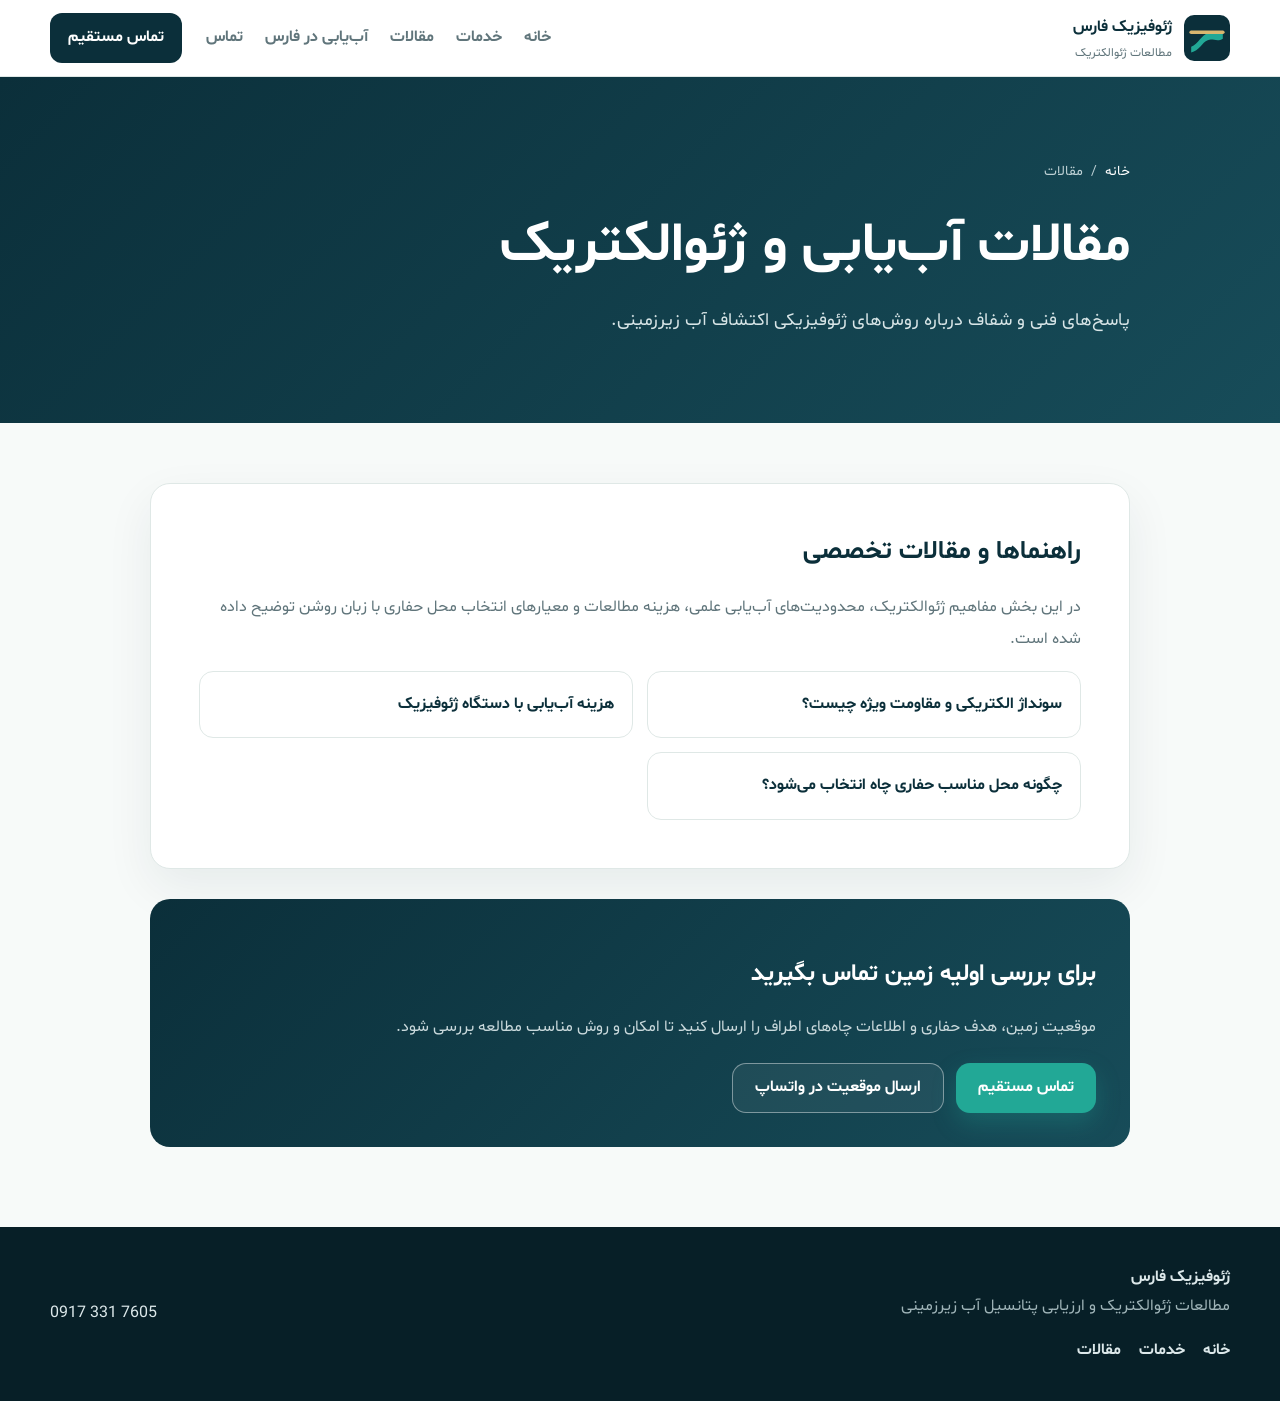
==== articles/index.html @ 6efa0fe2 "Added some pages" ====
<!doctype html><html lang="fa" dir="rtl"><head><meta charset="utf-8"><meta name="viewport" content="width=device-width, initial-scale=1"><title>مقالات آب‌یابی و ژئوالکتریک | ژئوفیزیک فارس</title><meta name="description" content="مقالات آموزشی درباره آب‌یابی علمی، سونداژ الکتریکی، هزینه ژئوفیزیک آب و انتخاب بهترین محل حفاری چاه."><meta name="keywords" content="مقالات آب یابی, ژئوالکتریک چیست, سونداژ الکتریکی"><meta name="robots" content="index, follow"><link rel="canonical" href="https://farsgeophysics.ir/articles/"><meta name="theme-color" content="#0b2f3a"><link rel="icon" href="/favicon.svg" type="image/svg+xml"><link rel="stylesheet" href="/styles.css"><link rel="stylesheet" href="/inner-pages.css"><meta property="og:title" content="مقالات آب‌یابی و ژئوالکتریک | ژئوفیزیک فارس"><meta property="og:description" content="مقالات آموزشی درباره آب‌یابی علمی، سونداژ الکتریکی، هزینه ژئوفیزیک آب و انتخاب بهترین محل حفاری چاه."><meta property="og:type" content="article"><meta property="og:url" content="https://farsgeophysics.ir/articles/"><meta property="og:image" content="https://farsgeophysics.ir/assets/hero.webp"><script type="application/ld+json">{
  "@context": "https://schema.org",
  "@graph": [
    {
      "@type": "Service",
      "@id": "https://farsgeophysics.ir/articles/#main",
      "name": "مقالات آب‌یابی و ژئوالکتریک",
      "description": "مقالات آموزشی درباره آب‌یابی علمی، سونداژ الکتریکی، هزینه ژئوفیزیک آب و انتخاب بهترین محل حفاری چاه.",
      "url": "https://farsgeophysics.ir/articles/",
      "provider": {
        "@id": "https://farsgeophysics.ir/#business"
      },
      "areaServed": [
        "فارس",
        "شیراز",
        "جنوب ایران"
      ]
    }
  ]
}</script></head><body class="inner-body"><header class="inner-header"><div class="container inner-nav"><a class="brand" href="/" aria-label="صفحه اصلی ژئوفیزیک فارس"><span class="brand-mark" aria-hidden="true"><svg viewBox="0 0 64 64"><rect width="64" height="64" rx="14"/><path class="wave" d="M10 44c10-3 14-17 24-19 8-2 13 4 20 0v8c-8 5-14-1-21 2-8 3-12 15-23 17z"/><path class="line" d="M10 24h44"/></svg></span><span><strong>ژئوفیزیک فارس</strong><small>مطالعات ژئوالکتریک</small></span></a><nav class="inner-nav-links" aria-label="منوی صفحات داخلی"><a href="/">خانه</a><a href="/services/">خدمات</a><a href="/articles/">مقالات</a><a href="/water-exploration/fars/">آب‌یابی در فارس</a><a href="/#contact">تماس</a></nav><a class="header-call" href="tel:+989173317605">تماس مستقیم</a></div></header><main><section class="inner-hero"><div class="container"><nav class="breadcrumbs" aria-label="مسیر صفحه"><a href="/">خانه</a><span>/</span><span>مقالات</span></nav><h1>مقالات آب‌یابی و ژئوالکتریک</h1><p class="inner-lead">پاسخ‌های فنی و شفاف درباره روش‌های ژئوفیزیکی اکتشاف آب زیرزمینی.</p></div></section><div class="container inner-content"><article class="content-card"><h2>راهنماها و مقالات تخصصی</h2><p>در این بخش مفاهیم ژئوالکتریک، محدودیت‌های آب‌یابی علمی، هزینه مطالعات و معیارهای انتخاب محل حفاری با زبان روشن توضیح داده شده است.</p><div class="related-links"><a href="/articles/electrical-resistivity-survey/">سونداژ الکتریکی و مقاومت ویژه چیست؟</a><a href="/articles/water-exploration-cost/">هزینه آب‌یابی با دستگاه ژئوفیزیک</a><a href="/articles/best-location-for-drilling-water-well/">چگونه محل مناسب حفاری چاه انتخاب می‌شود؟</a></div></article><section class="inner-cta"><h2>برای بررسی اولیه زمین تماس بگیرید</h2><p>موقعیت زمین، هدف حفاری و اطلاعات چاه‌های اطراف را ارسال کنید تا امکان و روش مناسب مطالعه بررسی شود.</p><div class="inner-cta-actions"><a class="btn btn-primary" href="tel:+989173317605">تماس مستقیم</a><a class="btn btn-secondary" href="https://wa.me/989173317605" target="_blank" rel="noopener">ارسال موقعیت در واتساپ</a></div></section></div></main><footer class="inner-footer"><div class="container"><div><strong>ژئوفیزیک فارس</strong><p>مطالعات ژئوالکتریک و ارزیابی پتانسیل آب زیرزمینی</p><nav class="inner-footer-links" aria-label="دسترسی سریع"><a href="/">خانه</a><a href="/services/">خدمات</a><a href="/articles/">مقالات</a></nav></div><div><a href="tel:+989173317605" dir="ltr">0917 331 7605</a></div></div></footer></body></html>
---- styles.css ----
@font-face{font-family:"Shabnam";src:url("assets/fonts/Shabnam/Shabnam.woff2") format("woff2");font-weight:400;font-style:normal;font-display:swap}
@font-face{font-family:"Shabnam";src:url("assets/fonts/Shabnam/Shabnam-Bold.woff2") format("woff2");font-weight:700;font-style:normal;font-display:swap}
:root{--ink:#0b2f3a;--ink-2:#174653;--teal:#22a896;--teal-2:#dff5f0;--sand:#d8b66f;--paper:#fff;--soft:#f4f7f6;--muted:#60757b;--line:#dfe8e6;--shadow:0 20px 55px rgba(11,47,58,.12);--radius:22px;--container:min(1180px,calc(100% - 32px));--font-body:"Shabnam",Tahoma,Arial,sans-serif;--font-display:"Shabnam",Tahoma,Arial,sans-serif}
*{box-sizing:border-box}html{scroll-behavior:smooth}body{margin:0;font-family:var(--font-body);color:var(--ink);background:var(--paper);line-height:1.85}img{max-width:100%;display:block}a{color:inherit;text-decoration:none}button{font:inherit}.container{width:var(--container);margin-inline:auto}.skip-link{position:fixed;right:16px;top:-100px;z-index:1000;background:#fff;padding:10px 16px;border-radius:10px}.skip-link:focus{top:16px}
.site-header{position:sticky;top:0;z-index:50;background:rgba(255,255,255,.9);backdrop-filter:blur(16px);border-bottom:1px solid rgba(223,232,230,.8)}.nav-wrap{height:78px;display:flex;align-items:center;gap:28px}.brand{display:flex;align-items:center;gap:12px;margin-left:auto}.brand-mark{width:46px;height:46px}.brand-mark svg{width:100%;height:100%;fill:var(--ink)}.brand-mark .wave{fill:var(--teal)}.brand-mark .line{fill:none;stroke:var(--sand);stroke-width:5;stroke-linecap:round}.brand strong,.brand small{display:block}.brand strong{font-family:var(--font-display);font-size:1.03rem}.brand small{color:var(--muted);font-size:.76rem}.main-nav{display:flex;gap:24px;align-items:center}.main-nav a{font-family:var(--font-display);font-size:.94rem;color:#294e58}.main-nav a:hover{color:var(--teal)}.header-call{background:var(--ink);color:#fff;padding:10px 18px;border-radius:12px;font-family:var(--font-display);font-weight:700}.menu-toggle{display:none;background:none;border:0;padding:8px}.menu-toggle span{display:block;width:24px;height:2px;background:var(--ink);margin:5px}.menu-toggle b{display:none}
.hero{position:relative;min-height:740px;display:grid;align-items:center;overflow:hidden;background:var(--ink)}.hero-bg{position:absolute;inset:0;background:linear-gradient(90deg,rgba(6,29,36,.33),rgba(6,29,36,.9) 72%),url("assets/hero.webp") center/cover no-repeat;transform:scale(1.02)}.hero::after{content:"";position:absolute;inset:auto 0 0;height:140px;background:linear-gradient(transparent,rgba(6,29,36,.65))}.hero-inner{position:relative;z-index:2;display:grid;grid-template-columns:1.25fr .75fr;gap:56px;align-items:center;padding-block:110px}.hero-copy{color:#fff}.eyebrow,.section-kicker{display:inline-flex;align-items:center;gap:9px;color:var(--teal);font-family:var(--font-display);font-weight:800;font-size:.88rem;letter-spacing:.02em}.eyebrow{color:#bdece4;background:rgba(34,168,150,.14);border:1px solid rgba(189,236,228,.25);padding:7px 12px;border-radius:999px}.hero h1{font-family:var(--font-display);font-size:clamp(2.2rem,4.6vw,4.6rem);line-height:1.25;margin:18px 0}.hero-lead{font-family:var(--font-display);font-size:clamp(1.25rem,2.2vw,2rem);font-weight:700;color:#d9efe9;margin:0 0 12px}.hero-text{font-size:1.06rem;max-width:760px;color:#d0dddf}.hero-actions{display:flex;flex-wrap:wrap;gap:12px;margin:30px 0 22px}.btn{display:inline-flex;justify-content:center;align-items:center;min-height:50px;padding:0 22px;border-radius:14px;font-family:var(--font-display);font-weight:800;transition:.25s}.btn:hover{transform:translateY(-2px)}.btn-primary{background:var(--teal);color:#fff;box-shadow:0 10px 25px rgba(34,168,150,.28)}.btn-secondary{border:1px solid rgba(255,255,255,.42);color:#fff;background:rgba(255,255,255,.06)}.btn-whatsapp{background:#1f9f63;color:#fff}.btn-block{width:100%}.hero-contact{display:flex;gap:16px;align-items:center;color:#fff}.hero-contact span{color:#b7c9cc}.hero-contact a{font-size:1.18rem;font-weight:900}.hero-card{color:#fff;background:rgba(255,255,255,.09);border:1px solid rgba(255,255,255,.16);backdrop-filter:blur(15px);padding:28px;border-radius:var(--radius);box-shadow:var(--shadow)}.hero-card div{padding:18px 0;border-bottom:1px solid rgba(255,255,255,.13)}.hero-card div:last-child{border:0}.hero-card strong,.hero-card span{display:block}.hero-card strong{font-family:var(--font-display)}.hero-card span{color:#c9d9dc;font-size:.91rem;margin-top:5px}
.trust-strip{position:relative;z-index:3;margin-top:-55px}.trust-grid{display:grid;grid-template-columns:repeat(3,1fr);background:#fff;border-radius:20px;box-shadow:var(--shadow);overflow:hidden}.trust-grid div{padding:24px 28px;border-left:1px solid var(--line)}.trust-grid div:last-child{border:0}.trust-grid b,.trust-grid span{display:block}.trust-grid b{font-family:var(--font-display)}.trust-grid span{color:var(--muted);font-size:.9rem}.section{padding:110px 0}.section-soft{background:var(--soft)}.split,.about-grid{display:grid;grid-template-columns:1fr 1fr;gap:72px;align-items:center}.section-copy h2,.section-head h2,.contact-copy h2,.caution-card h2{font-family:var(--font-display);font-size:clamp(1.8rem,3vw,3rem);line-height:1.4;margin:8px 0 18px}.section-copy p,.section-head p,.contact-copy p,.caution-card p{color:var(--muted)}.section-head{max-width:760px;margin:0 auto 48px;text-align:center}.image-card,.portrait-card{margin:0;border-radius:var(--radius);overflow:hidden;box-shadow:var(--shadow);background:#fff}.image-card img{aspect-ratio:16/10;object-fit:cover}.image-card figcaption{padding:15px 20px;color:var(--muted);font-size:.88rem}
.learn-grid{display:grid;grid-template-columns:.9fr 1.1fr;gap:36px;align-items:center;margin-top:28px}.learn-grid-alt{grid-template-columns:1.1fr .9fr}.learn-grid-alt .learn-figure{order:2}.learn-figure{margin:0;background:#fff;border:1px solid var(--line);border-radius:18px;overflow:hidden;box-shadow:0 12px 34px rgba(11,47,58,.08)}.learn-figure img{width:100%;aspect-ratio:16/10;object-fit:contain;background:#fff}.learn-figure figcaption{padding:13px 16px;color:var(--muted);font-size:.86rem}.learn-copy{color:var(--muted)}.learn-copy h3{font-family:var(--font-display);color:var(--ink);margin:0 0 12px;font-size:1.35rem}.learn-copy p{margin:0 0 14px}.service-grid{display:grid;grid-template-columns:repeat(3,1fr);gap:20px}.service-card{background:#fff;border:1px solid var(--line);border-radius:18px;padding:28px;transition:.25s}.service-card:hover{transform:translateY(-6px);box-shadow:var(--shadow);border-color:transparent}.service-card>span{display:inline-flex;width:44px;height:44px;border-radius:12px;align-items:center;justify-content:center;background:var(--teal-2);color:var(--teal);font-weight:900}.service-card h3{font-family:var(--font-display);margin:17px 0 10px}.service-card p{margin:0;color:var(--muted)}
.field-presence{display:flex;align-items:center;gap:22px;max-width:760px;margin:0 auto 46px;padding:20px 24px;background:#fff;border:1px solid var(--line);border-radius:18px;box-shadow:0 12px 32px rgba(11,47,58,.08)}.field-presence p{margin:0;color:var(--muted)}.field-presence strong{color:var(--ink)}.device-thumb{width:86px;max-height:108px;object-fit:contain;flex:0 0 auto}.timeline{list-style:none;margin:0;padding:0;display:grid;grid-template-columns:repeat(5,1fr);gap:18px;position:relative}.timeline::before{content:"";position:absolute;right:8%;left:8%;top:26px;height:2px;background:var(--line)}.timeline li{position:relative;text-align:center}.timeline li>span{position:relative;z-index:2;display:grid;place-items:center;width:54px;height:54px;margin:0 auto 18px;background:var(--ink);color:#fff;border:6px solid #fff;border-radius:50%;box-shadow:0 0 0 2px var(--line)}.timeline h3{font-family:var(--font-display);font-size:1rem}.timeline p{font-size:.88rem;color:var(--muted);margin:0}.section-dark{background:var(--ink);color:#fff}.section-head.light p{color:#bfd0d3}.result-grid{display:grid;grid-template-columns:repeat(auto-fit,minmax(240px,1fr));gap:18px}.result-card,.gallery-grid button{border:0;padding:0;background:#fff;border-radius:16px;overflow:hidden;cursor:zoom-in;text-align:right}.result-card img{width:100%;aspect-ratio:16/10;object-fit:contain;background:#f8fbfa}.result-card span{display:block;padding:14px 16px;color:var(--ink);font-size:.88rem}
.gallery-grid{display:grid;grid-template-columns:repeat(3,1fr);gap:14px}.gallery-grid button{min-height:220px}.gallery-grid button img{width:100%;height:100%;aspect-ratio:16/10;object-fit:cover;transition:.4s}.gallery-grid button:hover img{transform:scale(1.04)}.gallery-main{grid-column:span 2;grid-row:span 2}.gallery-main img{aspect-ratio:16/10}.portrait-card img{width:100%;aspect-ratio:4/3;object-fit:cover}.about-title{font-family:var(--font-display);font-weight:800;color:var(--ink)!important}.facts{padding:0;list-style:none}.facts li{margin:10px 0;padding-right:18px;position:relative;color:var(--muted)}.facts li::before{content:"";position:absolute;right:0;top:.75em;width:7px;height:7px;background:var(--teal);border-radius:50%}.facts strong{color:var(--ink)}.disclaimer-inline{font-size:.82rem;padding:12px 15px;background:#fff;border-right:3px solid var(--sand);border-radius:8px}.caution-card{display:grid;grid-template-columns:80px 1fr;gap:28px;padding:38px;background:#fff8e8;border:1px solid #ecd9ac;border-radius:var(--radius)}.caution-icon{width:64px;height:64px;display:grid;place-items:center;border-radius:50%;background:var(--sand);color:#fff;font-size:2rem;font-weight:900}
.article-grid{display:grid;grid-template-columns:repeat(2,1fr);gap:18px}.article-card{background:#fff;border:1px solid var(--line);border-radius:18px;padding:26px}.article-card h3{font-family:var(--font-display);margin:0 0 10px;color:var(--ink)}.article-card p{margin:0;color:var(--muted)}.faq-list{max-width:900px;margin:0 auto;display:grid;gap:12px}.faq-item{background:#fff;border:1px solid var(--line);border-radius:14px;padding:0 20px;box-shadow:0 10px 26px rgba(11,47,58,.06)}.faq-item summary{font-family:var(--font-display);font-weight:800;color:var(--ink);cursor:pointer;padding:18px 0}.faq-item p{margin:0 0 18px;color:var(--muted)}.contact-section{padding:90px 0;background:linear-gradient(135deg,#0b2f3a,#174c59);color:#fff}.contact-grid{display:grid;grid-template-columns:1.4fr .6fr;gap:70px;align-items:center}.contact-copy p{color:#c9d9dc}.contact-card{background:#fff;color:var(--ink);border-radius:var(--radius);padding:28px;box-shadow:var(--shadow)}.contact-card>span{display:block;color:var(--muted)}.phone-number{display:block;font-size:2rem;font-weight:900;margin:6px 0 20px}.contact-card .btn{margin-top:10px}.site-footer{background:#071f27;color:#dce8ea;padding:42px 0 24px}.footer-grid{display:flex;justify-content:space-between;gap:30px}.footer-grid p{color:#9fb4b8;margin:6px 0}.footer-grid div:last-child{text-align:left}.footer-grid div:last-child a,.footer-grid div:last-child span{display:block}.copyright{margin-top:28px;padding-top:18px;border-top:1px solid rgba(255,255,255,.1);color:#8ea6aa;font-size:.82rem}.mobile-actions{display:none}.lightbox{border:0;padding:16px;background:rgba(3,17,21,.94);width:min(96vw,1500px);height:min(92vh,1000px);border-radius:18px}.lightbox::backdrop{background:rgba(0,0,0,.78)}.lightbox img{width:100%;height:100%;object-fit:contain}.lightbox-close{position:absolute;left:18px;top:12px;border:0;background:#fff;color:#111;width:40px;height:40px;border-radius:50%;font-size:1.7rem;cursor:pointer}.reveal{opacity:0;transform:translateY(22px);transition:opacity .7s ease,transform .7s ease}.reveal.visible{opacity:1;transform:none}
@media(max-width:980px){.main-nav{position:absolute;top:78px;right:16px;left:16px;background:#fff;box-shadow:var(--shadow);border-radius:16px;padding:14px;display:none;flex-direction:column;align-items:stretch}.main-nav.open{display:flex}.main-nav a{padding:10px}.menu-toggle{display:block}.header-call{display:none}.hero{min-height:auto}.hero-inner{grid-template-columns:1fr;padding-block:90px 130px}.hero-card{display:none}.trust-grid{grid-template-columns:1fr}.trust-grid div{border-left:0;border-bottom:1px solid var(--line)}.split,.about-grid,.contact-grid,.learn-grid,.learn-grid-alt{grid-template-columns:1fr}.learn-grid-alt .learn-figure{order:0}.service-grid{grid-template-columns:repeat(2,1fr)}.timeline{grid-template-columns:1fr 1fr}.timeline::before{display:none}.result-grid{grid-template-columns:1fr}.article-grid{grid-template-columns:1fr}}
@media(max-width:650px){:root{--container:min(100% - 24px,1180px)}body{padding-bottom:64px}.brand small{display:none}.nav-wrap{height:68px}.main-nav{top:68px}.hero-bg{background:linear-gradient(180deg,rgba(6,29,36,.35),rgba(6,29,36,.95) 70%),url("assets/hero-mobile.webp") center/cover no-repeat}.hero-inner{padding-block:85px 100px}.hero h1{font-size:2.25rem}.hero-actions{display:grid}.btn{width:100%}.hero-contact{justify-content:space-between}.trust-strip{margin-top:-35px}.trust-grid div{padding:18px}.section{padding:78px 0}.split,.about-grid{gap:34px}.service-grid{grid-template-columns:1fr}.field-presence{align-items:flex-start;gap:14px;padding:18px}.device-thumb{width:62px;max-height:78px}.timeline{grid-template-columns:1fr}.timeline li{display:grid;grid-template-columns:58px 1fr;text-align:right;gap:14px}.timeline li>span{margin:0}.gallery-grid{grid-template-columns:1fr 1fr}.gallery-grid button{min-height:auto}.gallery-main{grid-column:1/3;grid-row:auto}.caution-card{grid-template-columns:1fr;padding:26px}.footer-grid{display:grid}.footer-grid div:last-child{text-align:right}.mobile-actions{display:grid;grid-template-columns:1fr 1fr;position:fixed;z-index:80;right:0;left:0;bottom:0;background:#fff;box-shadow:0 -8px 24px rgba(0,0,0,.12)}.mobile-actions a{padding:15px;text-align:center;font-weight:900}.mobile-actions a:first-child{background:var(--teal);color:#fff}.mobile-actions a:last-child{background:#1f9f63;color:#fff}}
@media(prefers-reduced-motion:reduce){html{scroll-behavior:auto}.reveal{opacity:1;transform:none;transition:none}}

.footer-links{display:flex;flex-wrap:wrap;gap:10px 18px;margin-top:14px}.footer-links a{color:#dce8ea;font-weight:700;font-size:.9rem}.footer-links a:hover{color:#fff;text-decoration:underline}
---- inner-pages.css ----
:root{--inner-max:980px}.inner-body{background:#f7faf9}.inner-header{background:#fff;border-bottom:1px solid var(--line);position:sticky;top:0;z-index:30}.inner-nav{min-height:76px;display:flex;align-items:center;justify-content:space-between;gap:24px}.inner-nav-links{display:flex;gap:22px;align-items:center}.inner-nav-links a{font-weight:700;color:var(--muted)}.inner-nav-links a:hover{color:var(--teal)}.inner-hero{padding:82px 0 64px;background:linear-gradient(135deg,#0b2f3a,#174c59);color:#fff}.inner-hero .container{max-width:var(--inner-max)}.breadcrumbs{display:flex;flex-wrap:wrap;gap:8px;font-size:.86rem;color:#bdd0d4;margin-bottom:25px}.breadcrumbs a{color:#fff}.inner-hero h1{font-family:var(--font-display);font-size:clamp(2rem,5vw,3.5rem);line-height:1.35;margin:0 0 18px}.inner-lead{font-size:1.15rem;line-height:2;color:#d8e5e7;max-width:850px}.inner-content{max-width:var(--inner-max);padding:60px 0 80px}.content-card{background:#fff;border:1px solid var(--line);border-radius:20px;padding:clamp(24px,5vw,48px);box-shadow:0 18px 48px rgba(11,47,58,.07);margin-bottom:24px}.content-card h2,.content-card h3{font-family:var(--font-display);color:var(--ink);line-height:1.55}.content-card h2{font-size:1.65rem;margin:0 0 18px}.content-card h3{font-size:1.18rem;margin:28px 0 10px}.content-card p,.content-card li{color:var(--muted);line-height:2}.content-card ul,.content-card ol{padding-right:24px}.key-grid{display:grid;grid-template-columns:repeat(3,1fr);gap:16px;margin:24px 0}.key-box{background:var(--teal-2);border-radius:16px;padding:20px}.key-box strong{display:block;color:var(--ink);margin-bottom:7px}.key-box span{color:var(--muted);font-size:.9rem;line-height:1.8}.notice{background:#fff8e8;border-right:4px solid var(--sand);padding:18px 20px;border-radius:10px;color:#665529;margin:24px 0}.related-links{display:grid;grid-template-columns:repeat(2,1fr);gap:14px}.related-links a{display:block;background:#fff;border:1px solid var(--line);padding:18px;border-radius:14px;font-weight:800;color:var(--ink)}.related-links a:hover{border-color:var(--teal);color:var(--teal)}.inner-cta{background:linear-gradient(135deg,#0b2f3a,#174c59);color:#fff;border-radius:20px;padding:34px;margin-top:30px}.inner-cta h2{color:#fff;margin-bottom:10px}.inner-cta p{color:#c9d9dc}.inner-cta-actions{display:flex;flex-wrap:wrap;gap:12px;margin-top:20px}.inner-footer{background:#071f27;color:#dce8ea;padding:36px 0}.inner-footer .container{display:flex;justify-content:space-between;gap:28px;align-items:center}.inner-footer p{margin:0;color:#9fb4b8}.article-meta{display:flex;gap:16px;flex-wrap:wrap;margin-top:20px;color:#bdd0d4;font-size:.88rem}.faq-stack details{border-top:1px solid var(--line);padding:14px 0}.faq-stack details:first-child{border-top:0}.faq-stack summary{font-weight:800;color:var(--ink);cursor:pointer}.faq-stack p{margin-bottom:0}.toc{background:#f5faf9;border:1px solid var(--line);border-radius:14px;padding:18px 22px;margin:22px 0}.toc strong{display:block;margin-bottom:8px}.toc a{display:block;padding:4px 0;color:var(--teal)}
@media(max-width:760px){.inner-nav-links{display:none}.inner-hero{padding:62px 0 48px}.key-grid{grid-template-columns:1fr}.related-links{grid-template-columns:1fr}.inner-footer .container{display:grid}.inner-cta-actions{display:grid}.inner-cta-actions .btn{width:100%}}

.inner-footer-links{display:flex;flex-wrap:wrap;gap:10px 18px;margin-top:14px}.inner-footer-links a{color:#dce8ea;font-weight:700}.inner-footer-links a:hover{color:#fff;text-decoration:underline}
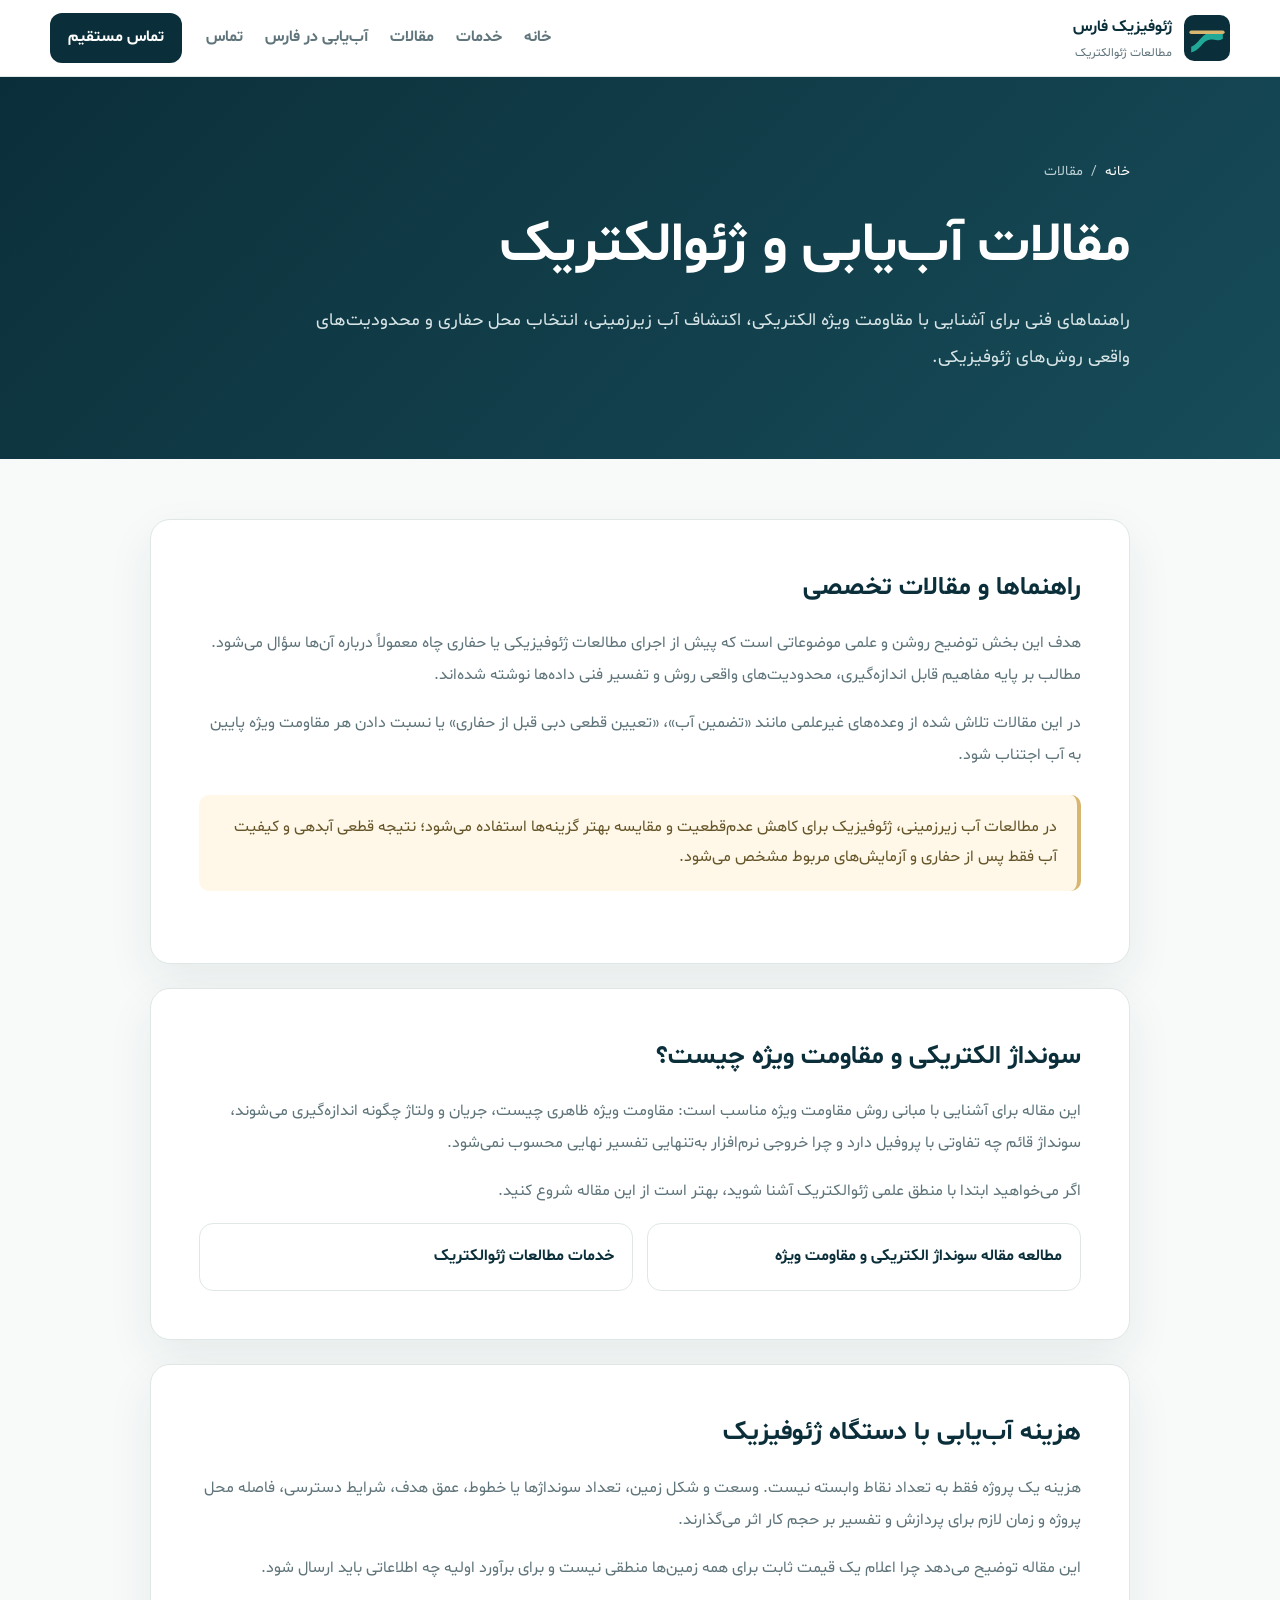
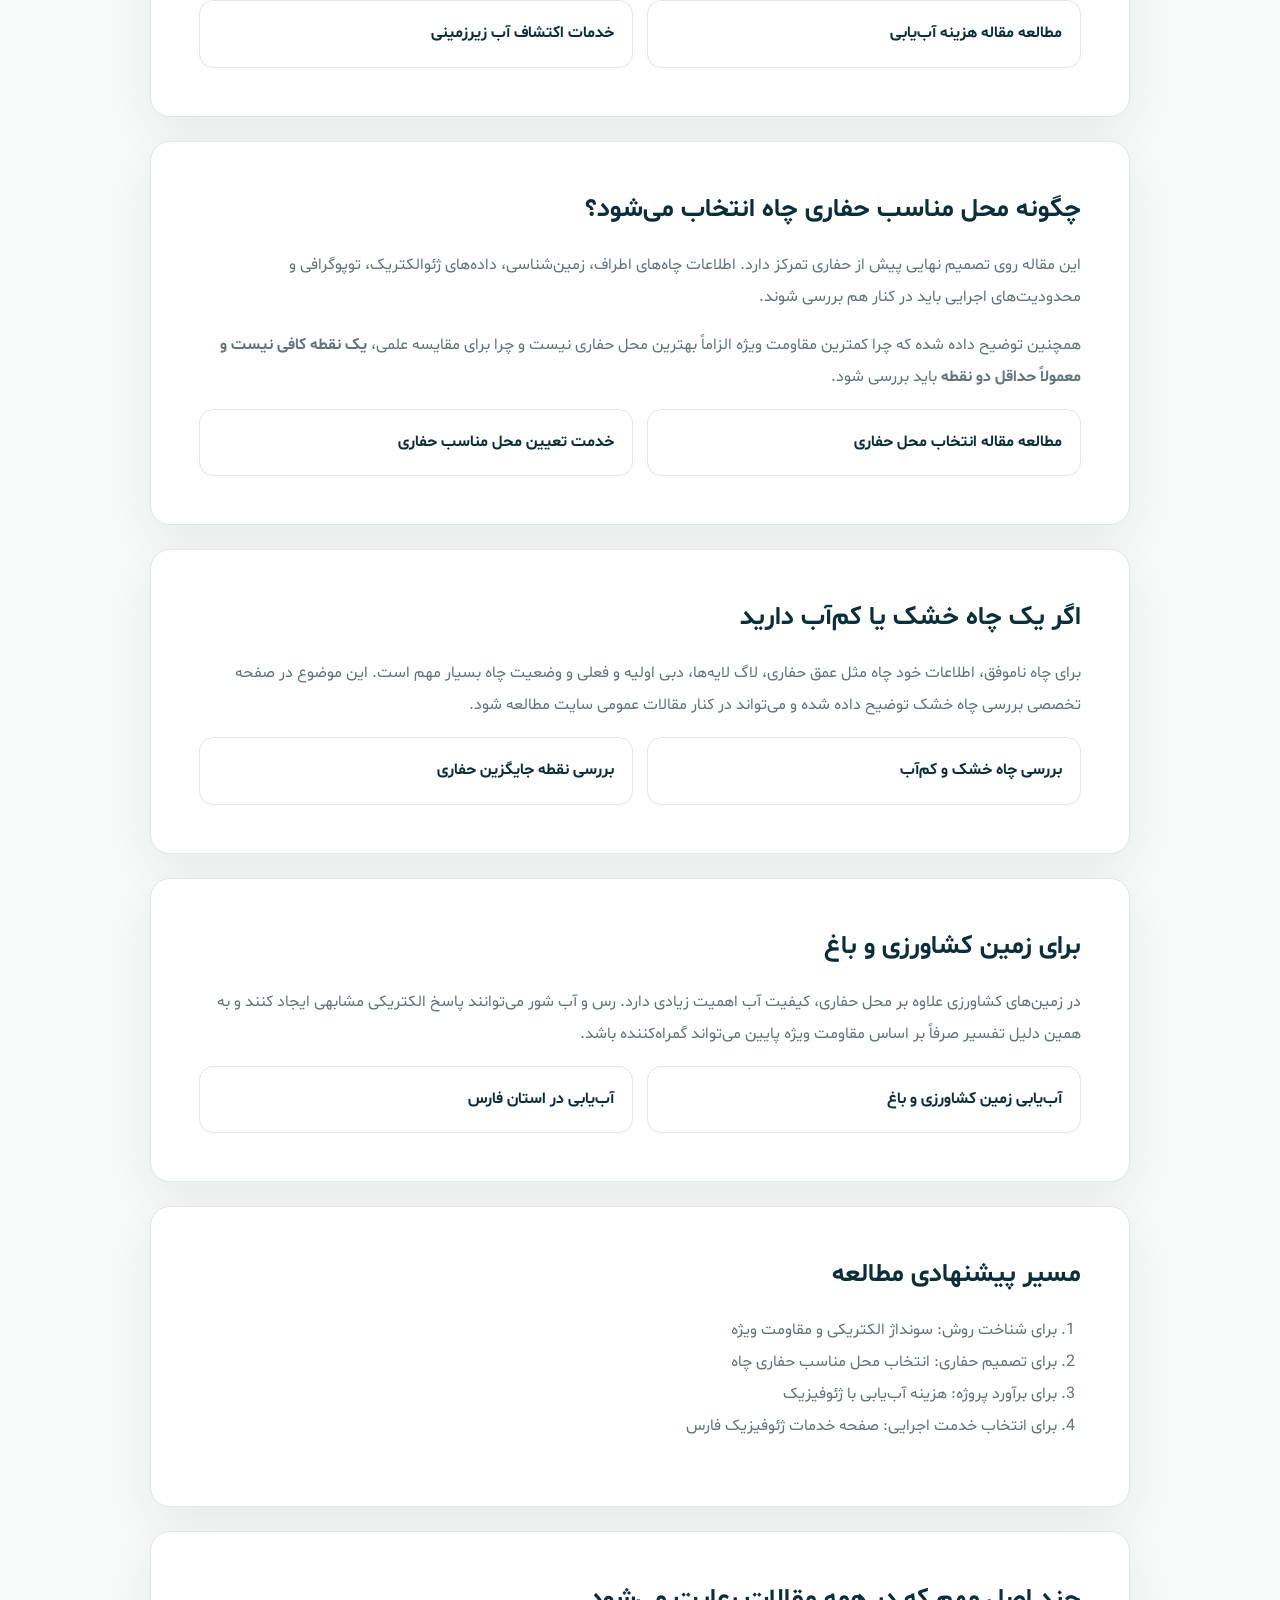
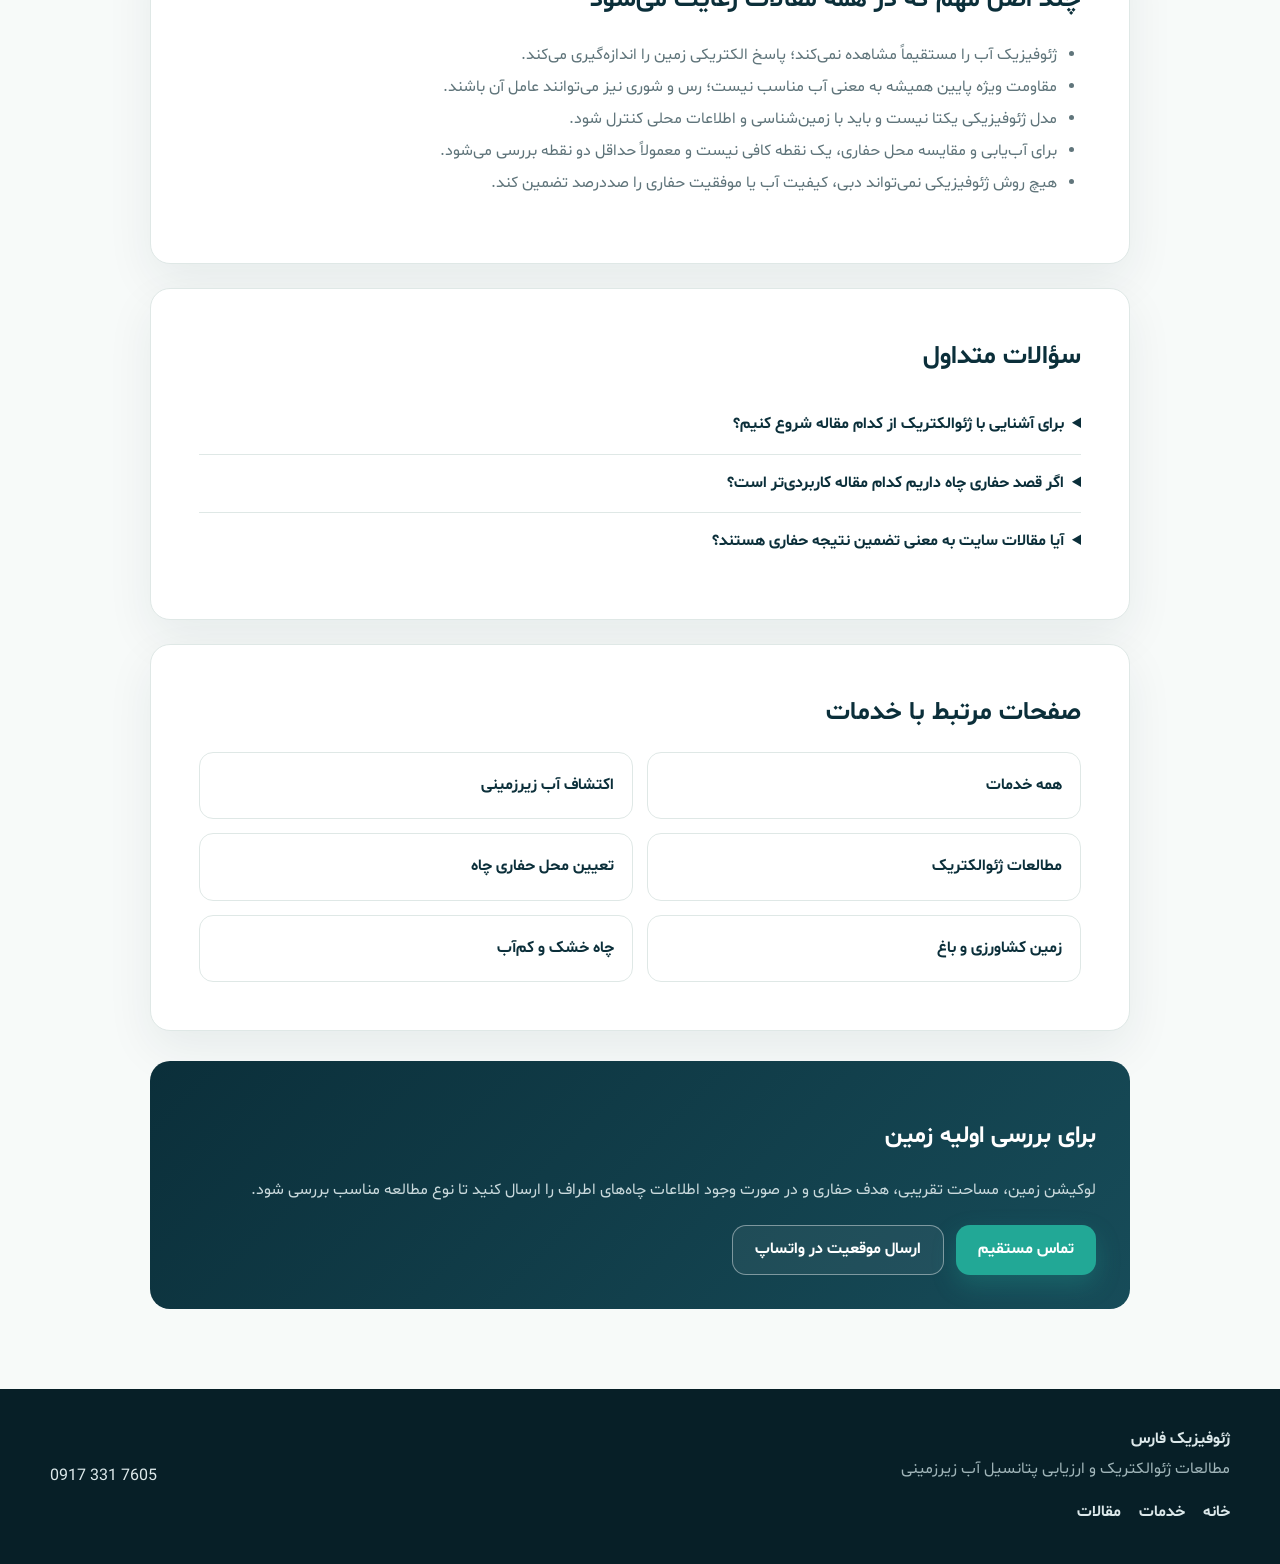
==== commit f5e50c5b: "Expand articles hub page" ====
--- a/articles/index.html
+++ b/articles/index.html
@@ -1,20 +1,208 @@
-<!doctype html><html lang="fa" dir="rtl"><head><meta charset="utf-8"><meta name="viewport" content="width=device-width, initial-scale=1"><title>مقالات آب‌یابی و ژئوالکتریک | ژئوفیزیک فارس</title><meta name="description" content="مقالات آموزشی درباره آب‌یابی علمی، سونداژ الکتریکی، هزینه ژئوفیزیک آب و انتخاب بهترین محل حفاری چاه."><meta name="keywords" content="مقالات آب یابی, ژئوالکتریک چیست, سونداژ الکتریکی"><meta name="robots" content="index, follow"><link rel="canonical" href="https://farsgeophysics.ir/articles/"><meta name="theme-color" content="#0b2f3a"><link rel="icon" href="/favicon.svg" type="image/svg+xml"><link rel="stylesheet" href="/styles.css"><link rel="stylesheet" href="/inner-pages.css"><meta property="og:title" content="مقالات آب‌یابی و ژئوالکتریک | ژئوفیزیک فارس"><meta property="og:description" content="مقالات آموزشی درباره آب‌یابی علمی، سونداژ الکتریکی، هزینه ژئوفیزیک آب و انتخاب بهترین محل حفاری چاه."><meta property="og:type" content="article"><meta property="og:url" content="https://farsgeophysics.ir/articles/"><meta property="og:image" content="https://farsgeophysics.ir/assets/hero.webp"><script type="application/ld+json">{
-  "@context": "https://schema.org",
-  "@graph": [
-    {
-      "@type": "Service",
-      "@id": "https://farsgeophysics.ir/articles/#main",
-      "name": "مقالات آب‌یابی و ژئوالکتریک",
-      "description": "مقالات آموزشی درباره آب‌یابی علمی، سونداژ الکتریکی، هزینه ژئوفیزیک آب و انتخاب بهترین محل حفاری چاه.",
-      "url": "https://farsgeophysics.ir/articles/",
-      "provider": {
-        "@id": "https://farsgeophysics.ir/#business"
+<!doctype html>
+<html lang="fa" dir="rtl">
+<head>
+  <meta charset="utf-8">
+  <meta name="viewport" content="width=device-width, initial-scale=1">
+  <title>مقالات آب‌یابی و ژئوالکتریک | ژئوفیزیک فارس</title>
+  <meta name="description" content="مقالات آموزشی درباره آب‌یابی علمی، سونداژ الکتریکی، هزینه ژئوفیزیک آب و انتخاب بهترین محل حفاری چاه.">
+  <meta name="keywords" content="مقالات آب یابی, ژئوالکتریک چیست, سونداژ الکتریکی">
+  <meta name="robots" content="index, follow">
+  <link rel="canonical" href="https://farsgeophysics.ir/articles/">
+  <meta name="theme-color" content="#0b2f3a">
+  <link rel="icon" href="/favicon.svg" type="image/svg+xml">
+  <link rel="stylesheet" href="/styles.css">
+  <link rel="stylesheet" href="/inner-pages.css">
+  <meta property="og:title" content="مقالات آب‌یابی و ژئوالکتریک | ژئوفیزیک فارس">
+  <meta property="og:description" content="مقالات آموزشی درباره آب‌یابی علمی، سونداژ الکتریکی، هزینه ژئوفیزیک آب و انتخاب بهترین محل حفاری چاه.">
+  <meta property="og:type" content="article">
+  <meta property="og:url" content="https://farsgeophysics.ir/articles/">
+  <meta property="og:image" content="https://farsgeophysics.ir/assets/hero.webp">
+  <script type="application/ld+json">
+  {
+    "@context": "https://schema.org",
+    "@graph": [
+      {
+        "@type": "CollectionPage",
+        "@id": "https://farsgeophysics.ir/articles/#main",
+        "name": "مقالات آب‌یابی و ژئوالکتریک",
+        "description": "مقالات آموزشی درباره آب‌یابی علمی، سونداژ الکتریکی، هزینه ژئوفیزیک آب و انتخاب بهترین محل حفاری چاه.",
+        "url": "https://farsgeophysics.ir/articles/",
+        "isPartOf": {
+          "@id": "https://farsgeophysics.ir/#website"
+        },
+        "mainEntity": {
+          "@id": "https://farsgeophysics.ir/articles/#article-list"
+        }
       },
-      "areaServed": [
-        "فارس",
-        "شیراز",
-        "جنوب ایران"
-      ]
-    }
-  ]
-}</script></head><body class="inner-body"><header class="inner-header"><div class="container inner-nav"><a class="brand" href="/" aria-label="صفحه اصلی ژئوفیزیک فارس"><span class="brand-mark" aria-hidden="true"><svg viewBox="0 0 64 64"><rect width="64" height="64" rx="14"/><path class="wave" d="M10 44c10-3 14-17 24-19 8-2 13 4 20 0v8c-8 5-14-1-21 2-8 3-12 15-23 17z"/><path class="line" d="M10 24h44"/></svg></span><span><strong>ژئوفیزیک فارس</strong><small>مطالعات ژئوالکتریک</small></span></a><nav class="inner-nav-links" aria-label="منوی صفحات داخلی"><a href="/">خانه</a><a href="/services/">خدمات</a><a href="/articles/">مقالات</a><a href="/water-exploration/fars/">آب‌یابی در فارس</a><a href="/#contact">تماس</a></nav><a class="header-call" href="tel:+989173317605">تماس مستقیم</a></div></header><main><section class="inner-hero"><div class="container"><nav class="breadcrumbs" aria-label="مسیر صفحه"><a href="/">خانه</a><span>/</span><span>مقالات</span></nav><h1>مقالات آب‌یابی و ژئوالکتریک</h1><p class="inner-lead">پاسخ‌های فنی و شفاف درباره روش‌های ژئوفیزیکی اکتشاف آب زیرزمینی.</p></div></section><div class="container inner-content"><article class="content-card"><h2>راهنماها و مقالات تخصصی</h2><p>در این بخش مفاهیم ژئوالکتریک، محدودیت‌های آب‌یابی علمی، هزینه مطالعات و معیارهای انتخاب محل حفاری با زبان روشن توضیح داده شده است.</p><div class="related-links"><a href="/articles/electrical-resistivity-survey/">سونداژ الکتریکی و مقاومت ویژه چیست؟</a><a href="/articles/water-exploration-cost/">هزینه آب‌یابی با دستگاه ژئوفیزیک</a><a href="/articles/best-location-for-drilling-water-well/">چگونه محل مناسب حفاری چاه انتخاب می‌شود؟</a></div></article><section class="inner-cta"><h2>برای بررسی اولیه زمین تماس بگیرید</h2><p>موقعیت زمین، هدف حفاری و اطلاعات چاه‌های اطراف را ارسال کنید تا امکان و روش مناسب مطالعه بررسی شود.</p><div class="inner-cta-actions"><a class="btn btn-primary" href="tel:+989173317605">تماس مستقیم</a><a class="btn btn-secondary" href="https://wa.me/989173317605" target="_blank" rel="noopener">ارسال موقعیت در واتساپ</a></div></section></div></main><footer class="inner-footer"><div class="container"><div><strong>ژئوفیزیک فارس</strong><p>مطالعات ژئوالکتریک و ارزیابی پتانسیل آب زیرزمینی</p><nav class="inner-footer-links" aria-label="دسترسی سریع"><a href="/">خانه</a><a href="/services/">خدمات</a><a href="/articles/">مقالات</a></nav></div><div><a href="tel:+989173317605" dir="ltr">0917 331 7605</a></div></div></footer></body></html>+      {
+        "@type": "ItemList",
+        "@id": "https://farsgeophysics.ir/articles/#article-list",
+        "name": "فهرست مقالات ژئوفیزیک فارس",
+        "itemListElement": [
+          {
+            "@type": "ListItem",
+            "position": 1,
+            "url": "https://farsgeophysics.ir/articles/electrical-resistivity-survey/",
+            "name": "سونداژ الکتریکی و مقاومت ویژه چیست؟"
+          },
+          {
+            "@type": "ListItem",
+            "position": 2,
+            "url": "https://farsgeophysics.ir/articles/water-exploration-cost/",
+            "name": "هزینه آب‌یابی با دستگاه ژئوفیزیک"
+          },
+          {
+            "@type": "ListItem",
+            "position": 3,
+            "url": "https://farsgeophysics.ir/articles/best-location-for-drilling-water-well/",
+            "name": "چگونه محل مناسب حفاری چاه آب انتخاب می‌شود؟"
+          }
+        ]
+      },
+      {
+        "@type": "FAQPage",
+        "@id": "https://farsgeophysics.ir/articles/#faq",
+        "mainEntity": [
+          {
+            "@type": "Question",
+            "name": "برای آشنایی با ژئوالکتریک از کدام مقاله شروع کنیم؟",
+            "acceptedAnswer": {
+              "@type": "Answer",
+              "text": "اگر هدف آشنایی با مبانی روش است، مقاله سونداژ الکتریکی و مقاومت ویژه نقطه شروع مناسبی است."
+            }
+          },
+          {
+            "@type": "Question",
+            "name": "اگر قصد حفاری چاه داریم کدام مقاله کاربردی‌تر است؟",
+            "acceptedAnswer": {
+              "@type": "Answer",
+              "text": "مقاله انتخاب محل مناسب حفاری چاه برای آشنایی با معیارهای زمین‌شناسی، ژئوفیزیکی و اجرایی مفیدتر است."
+            }
+          },
+          {
+            "@type": "Question",
+            "name": "آیا مقالات سایت به معنی تضمین نتیجه حفاری هستند؟",
+            "acceptedAnswer": {
+              "@type": "Answer",
+              "text": "خیر. مطالب سایت برای توضیح علمی روش‌ها و محدودیت‌ها هستند و هیچ روش ژئوفیزیکی نمی‌تواند وجود آب، دبی یا کیفیت آب را صددرصد تضمین کند."
+            }
+          }
+        ]
+      }
+    ]
+  }
+  </script>
+</head>
+<body class="inner-body">
+  <header class="inner-header">
+    <div class="container inner-nav">
+      <a class="brand" href="/" aria-label="صفحه اصلی ژئوفیزیک فارس">
+        <span class="brand-mark" aria-hidden="true"><svg viewBox="0 0 64 64"><rect width="64" height="64" rx="14"/><path class="wave" d="M10 44c10-3 14-17 24-19 8-2 13 4 20 0v8c-8 5-14-1-21 2-8 3-12 15-23 17z"/><path class="line" d="M10 24h44"/></svg></span>
+        <span><strong>ژئوفیزیک فارس</strong><small>مطالعات ژئوالکتریک</small></span>
+      </a>
+      <nav class="inner-nav-links" aria-label="منوی صفحات داخلی"><a href="/">خانه</a><a href="/services/">خدمات</a><a href="/articles/">مقالات</a><a href="/water-exploration/fars/">آب‌یابی در فارس</a><a href="/#contact">تماس</a></nav>
+      <a class="header-call" href="tel:+989173317605">تماس مستقیم</a>
+    </div>
+  </header>
+
+  <main>
+    <section class="inner-hero">
+      <div class="container">
+        <nav class="breadcrumbs" aria-label="مسیر صفحه"><a href="/">خانه</a><span>/</span><span>مقالات</span></nav>
+        <h1>مقالات آب‌یابی و ژئوالکتریک</h1>
+        <p class="inner-lead">راهنماهای فنی برای آشنایی با مقاومت ویژه الکتریکی، اکتشاف آب زیرزمینی، انتخاب محل حفاری و محدودیت‌های واقعی روش‌های ژئوفیزیکی.</p>
+      </div>
+    </section>
+
+    <div class="container inner-content">
+      <article class="content-card">
+        <h2>راهنماها و مقالات تخصصی</h2>
+        <p>هدف این بخش توضیح روشن و علمی موضوعاتی است که پیش از اجرای مطالعات ژئوفیزیکی یا حفاری چاه معمولاً درباره آن‌ها سؤال می‌شود. مطالب بر پایه مفاهیم قابل اندازه‌گیری، محدودیت‌های واقعی روش و تفسیر فنی داده‌ها نوشته شده‌اند.</p>
+        <p>در این مقالات تلاش شده از وعده‌های غیرعلمی مانند «تضمین آب»، «تعیین قطعی دبی قبل از حفاری» یا نسبت دادن هر مقاومت ویژه پایین به آب اجتناب شود.</p>
+        <div class="notice">در مطالعات آب زیرزمینی، ژئوفیزیک برای کاهش عدم‌قطعیت و مقایسه بهتر گزینه‌ها استفاده می‌شود؛ نتیجه قطعی آبدهی و کیفیت آب فقط پس از حفاری و آزمایش‌های مربوط مشخص می‌شود.</div>
+      </article>
+
+      <article class="content-card">
+        <h2>سونداژ الکتریکی و مقاومت ویژه چیست؟</h2>
+        <p>این مقاله برای آشنایی با مبانی روش مقاومت ویژه مناسب است: مقاومت ویژه ظاهری چیست، جریان و ولتاژ چگونه اندازه‌گیری می‌شوند، سونداژ قائم چه تفاوتی با پروفیل دارد و چرا خروجی نرم‌افزار به‌تنهایی تفسیر نهایی محسوب نمی‌شود.</p>
+        <p>اگر می‌خواهید ابتدا با منطق علمی ژئوالکتریک آشنا شوید، بهتر است از این مقاله شروع کنید.</p>
+        <div class="related-links"><a href="/articles/electrical-resistivity-survey/">مطالعه مقاله سونداژ الکتریکی و مقاومت ویژه</a><a href="/services/geoelectrical-survey/">خدمات مطالعات ژئوالکتریک</a></div>
+      </article>
+
+      <article class="content-card">
+        <h2>هزینه آب‌یابی با دستگاه ژئوفیزیک</h2>
+        <p>هزینه یک پروژه فقط به تعداد نقاط وابسته نیست. وسعت و شکل زمین، تعداد سونداژها یا خطوط، عمق هدف، شرایط دسترسی، فاصله محل پروژه و زمان لازم برای پردازش و تفسیر بر حجم کار اثر می‌گذارند.</p>
+        <p>این مقاله توضیح می‌دهد چرا اعلام یک قیمت ثابت برای همه زمین‌ها منطقی نیست و برای برآورد اولیه چه اطلاعاتی باید ارسال شود.</p>
+        <div class="related-links"><a href="/articles/water-exploration-cost/">مطالعه مقاله هزینه آب‌یابی</a><a href="/services/groundwater-exploration/">خدمات اکتشاف آب زیرزمینی</a></div>
+      </article>
+
+      <article class="content-card">
+        <h2>چگونه محل مناسب حفاری چاه انتخاب می‌شود؟</h2>
+        <p>این مقاله روی تصمیم نهایی پیش از حفاری تمرکز دارد. اطلاعات چاه‌های اطراف، زمین‌شناسی، داده‌های ژئوالکتریک، توپوگرافی و محدودیت‌های اجرایی باید در کنار هم بررسی شوند.</p>
+        <p>همچنین توضیح داده شده که چرا کمترین مقاومت ویژه الزاماً بهترین محل حفاری نیست و چرا برای مقایسه علمی، <strong>یک نقطه کافی نیست و معمولاً حداقل دو نقطه</strong> باید بررسی شود.</p>
+        <div class="related-links"><a href="/articles/best-location-for-drilling-water-well/">مطالعه مقاله انتخاب محل حفاری</a><a href="/services/well-site-selection/">خدمت تعیین محل مناسب حفاری</a></div>
+      </article>
+
+      <article class="content-card">
+        <h2>اگر یک چاه خشک یا کم‌آب دارید</h2>
+        <p>برای چاه ناموفق، اطلاعات خود چاه مثل عمق حفاری، لاگ لایه‌ها، دبی اولیه و فعلی و وضعیت چاه بسیار مهم است. این موضوع در صفحه تخصصی بررسی چاه خشک توضیح داده شده و می‌تواند در کنار مقالات عمومی سایت مطالعه شود.</p>
+        <div class="related-links"><a href="/services/dry-well-investigation/">بررسی چاه خشک و کم‌آب</a><a href="/services/well-site-selection/">بررسی نقطه جایگزین حفاری</a></div>
+      </article>
+
+      <article class="content-card">
+        <h2>برای زمین کشاورزی و باغ</h2>
+        <p>در زمین‌های کشاورزی علاوه بر محل حفاری، کیفیت آب اهمیت زیادی دارد. رس و آب شور می‌توانند پاسخ الکتریکی مشابهی ایجاد کنند و به همین دلیل تفسیر صرفاً بر اساس مقاومت ویژه پایین می‌تواند گمراه‌کننده باشد.</p>
+        <div class="related-links"><a href="/services/agricultural-water-exploration/">آب‌یابی زمین کشاورزی و باغ</a><a href="/water-exploration/fars/">آب‌یابی در استان فارس</a></div>
+      </article>
+
+      <article class="content-card">
+        <h2>مسیر پیشنهادی مطالعه</h2>
+        <ol>
+          <li>برای شناخت روش: <a href="/articles/electrical-resistivity-survey/">سونداژ الکتریکی و مقاومت ویژه</a></li>
+          <li>برای تصمیم حفاری: <a href="/articles/best-location-for-drilling-water-well/">انتخاب محل مناسب حفاری چاه</a></li>
+          <li>برای برآورد پروژه: <a href="/articles/water-exploration-cost/">هزینه آب‌یابی با ژئوفیزیک</a></li>
+          <li>برای انتخاب خدمت اجرایی: <a href="/services/">صفحه خدمات ژئوفیزیک فارس</a></li>
+        </ol>
+      </article>
+
+      <article class="content-card">
+        <h2>چند اصل مهم که در همه مقالات رعایت می‌شود</h2>
+        <ul>
+          <li>ژئوفیزیک آب را مستقیماً مشاهده نمی‌کند؛ پاسخ الکتریکی زمین را اندازه‌گیری می‌کند.</li>
+          <li>مقاومت ویژه پایین همیشه به معنی آب مناسب نیست؛ رس و شوری نیز می‌توانند عامل آن باشند.</li>
+          <li>مدل ژئوفیزیکی یکتا نیست و باید با زمین‌شناسی و اطلاعات محلی کنترل شود.</li>
+          <li>برای آب‌یابی و مقایسه محل حفاری، یک نقطه کافی نیست و معمولاً حداقل دو نقطه بررسی می‌شود.</li>
+          <li>هیچ روش ژئوفیزیکی نمی‌تواند دبی، کیفیت آب یا موفقیت حفاری را صددرصد تضمین کند.</li>
+        </ul>
+      </article>
+
+      <article class="content-card">
+        <h2 id="faq">سؤالات متداول</h2>
+        <div class="faq-stack">
+          <details><summary>برای آشنایی با ژئوالکتریک از کدام مقاله شروع کنیم؟</summary><p>اگر هدف آشنایی با مبانی روش است، مقاله سونداژ الکتریکی و مقاومت ویژه نقطه شروع مناسبی است.</p></details>
+          <details><summary>اگر قصد حفاری چاه داریم کدام مقاله کاربردی‌تر است؟</summary><p>مقاله انتخاب محل مناسب حفاری چاه برای آشنایی با معیارهای زمین‌شناسی، ژئوفیزیکی و اجرایی مفیدتر است.</p></details>
+          <details><summary>آیا مقالات سایت به معنی تضمین نتیجه حفاری هستند؟</summary><p>خیر. مطالب سایت برای توضیح علمی روش‌ها و محدودیت‌ها هستند و هیچ روش ژئوفیزیکی نمی‌تواند وجود آب، دبی یا کیفیت آب را صددرصد تضمین کند.</p></details>
+        </div>
+      </article>
+
+      <article class="content-card">
+        <h2>صفحات مرتبط با خدمات</h2>
+        <div class="related-links"><a href="/services/">همه خدمات</a><a href="/services/groundwater-exploration/">اکتشاف آب زیرزمینی</a><a href="/services/geoelectrical-survey/">مطالعات ژئوالکتریک</a><a href="/services/well-site-selection/">تعیین محل حفاری چاه</a><a href="/services/agricultural-water-exploration/">زمین کشاورزی و باغ</a><a href="/services/dry-well-investigation/">چاه خشک و کم‌آب</a></div>
+      </article>
+
+      <section class="inner-cta">
+        <h2>برای بررسی اولیه زمین</h2>
+        <p>لوکیشن زمین، مساحت تقریبی، هدف حفاری و در صورت وجود اطلاعات چاه‌های اطراف را ارسال کنید تا نوع مطالعه مناسب بررسی شود.</p>
+        <div class="inner-cta-actions"><a class="btn btn-primary" href="tel:+989173317605">تماس مستقیم</a><a class="btn btn-secondary" href="https://wa.me/989173317605" target="_blank" rel="noopener">ارسال موقعیت در واتساپ</a></div>
+      </section>
+    </div>
+  </main>
+
+  <footer class="inner-footer">
+    <div class="container">
+      <div><strong>ژئوفیزیک فارس</strong><p>مطالعات ژئوالکتریک و ارزیابی پتانسیل آب زیرزمینی</p><nav class="inner-footer-links" aria-label="دسترسی سریع"><a href="/">خانه</a><a href="/services/">خدمات</a><a href="/articles/">مقالات</a></nav></div>
+      <div><a href="tel:+989173317605" dir="ltr">0917 331 7605</a></div>
+    </div>
+  </footer>
+</body>
+</html>
